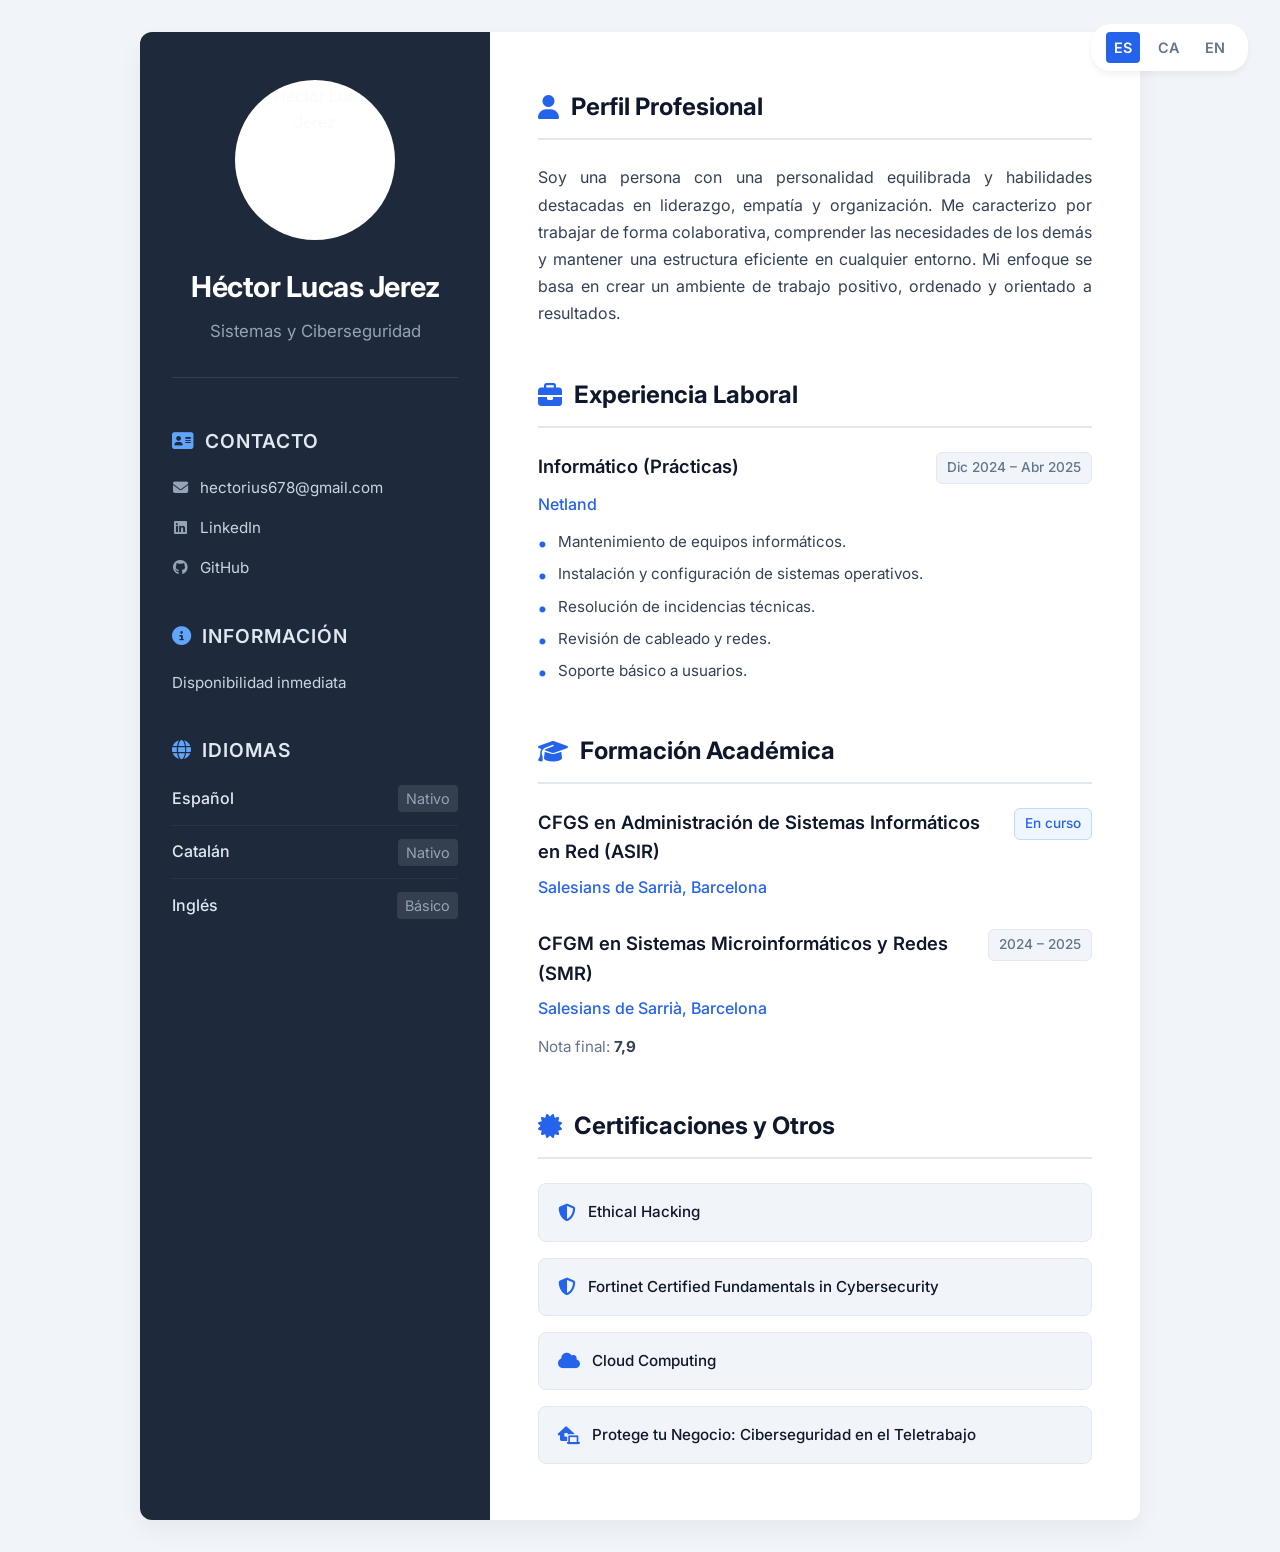
==== index.html @ 93d45e6a "Add files via upload" ====
<!DOCTYPE html>
<html lang="es">

<head>
    <meta charset="UTF-8">
    <meta name="viewport" content="width=device-width, initial-scale=1.0">
    <title>Curriculum Vitae | Héctor Lucas Jerez</title>
    <link rel="stylesheet" href="style.css">
    <link href="https://fonts.googleapis.com/css2?family=Inter:wght@300;400;500;600;700&display=swap" rel="stylesheet">
    <link rel="stylesheet" href="https://cdnjs.cloudflare.com/ajax/libs/font-awesome/6.4.0/css/all.min.css">
</head>

<body>
    <div class="lang-switcher">
        <a href="index.html" class="active">ES</a>
        <a href="index_ca.html">CA</a>
        <a href="index_en.html">EN</a>
    </div>
    <div class="resume-container">
        <!-- Sidebar -->
        <aside class="sidebar">
            <div class="profile-header">
                <div class="profile-pic">
                    <img src="https://ui-avatars.com/api/?name=Héctor+Lucas&background=2563eb&color=fff&size=200"
                        alt="Héctor Lucas Jerez">
                </div>
                <h1>Héctor Lucas Jerez</h1>
                <p class="profession">Sistemas y Ciberseguridad</p>
            </div>

            <div class="sidebar-content">
                <section class="sidebar-section">
                    <h2><i class="fas fa-address-card"></i> Contacto</h2>
                    <ul class="contact-list">
                        <li><i class="fas fa-envelope"></i> hectorius678@gmail.com</li>
                        <li><i class="fab fa-linkedin"></i> <a
                                href="https://www.linkedin.com/in/hector-lucas-jerez-82211b3a6"
                                target="_blank">LinkedIn</a></li>
                        <li><i class="fab fa-github"></i> <a href="https://github.com/Hectorius678"
                                target="_blank">GitHub</a></li>
                    </ul>
                </section>

                <section class="sidebar-section">
                    <h2><i class="fas fa-info-circle"></i> Información</h2>
                    <ul class="info-list">
                        <li>Disponibilidad inmediata</li>
                    </ul>
                </section>

                <section class="sidebar-section">
                    <h2><i class="fas fa-globe"></i> Idiomas</h2>
                    <div class="language-item">
                        <span class="lang-name">Español</span>
                        <span class="lang-level">Nativo</span>
                    </div>
                    <div class="language-item">
                        <span class="lang-name">Catalán</span>
                        <span class="lang-level">Nativo</span>
                    </div>
                    <div class="language-item">
                        <span class="lang-name">Inglés</span>
                        <span class="lang-level">Básico</span>
                    </div>
                </section>
            </div>
        </aside>

        <!-- Main Content -->
        <main class="main-content">
            <section class="content-section">
                <h2 class="section-title"><i class="fas fa-user"></i> Perfil Profesional</h2>
                <p class="summary-text">
                    Soy una persona con una personalidad equilibrada y habilidades destacadas en liderazgo, empatía y
                    organización. Me caracterizo por trabajar de forma colaborativa, comprender las necesidades de los
                    demás y mantener una estructura eficiente en cualquier entorno. Mi enfoque se basa en crear un
                    ambiente de trabajo positivo, ordenado y orientado a resultados.
                </p>
            </section>

            <section class="content-section">
                <h2 class="section-title"><i class="fas fa-briefcase"></i> Experiencia Laboral</h2>
                <div class="experience-item">
                    <div class="item-header">
                        <h3>Informático (Prácticas)</h3>
                        <span class="date-badge">Dic 2024 – Abr 2025</span>
                    </div>
                    <h4 class="company-name">Netland</h4>
                    <ul class="task-list">
                        <li>Mantenimiento de equipos informáticos.</li>
                        <li>Instalación y configuración de sistemas operativos.</li>
                        <li>Resolución de incidencias técnicas.</li>
                        <li>Revisión de cableado y redes.</li>
                        <li>Soporte básico a usuarios.</li>
                    </ul>
                </div>
            </section>

            <section class="content-section">
                <h2 class="section-title"><i class="fas fa-graduation-cap"></i> Formación Académica</h2>

                <div class="education-item">
                    <div class="item-header">
                        <h3>CFGS en Administración de Sistemas Informáticos en Red (ASIR)</h3>
                        <span class="date-badge ongoing">En curso</span>
                    </div>
                    <p class="institution">Salesians de Sarrià, Barcelona</p>
                </div>

                <div class="education-item">
                    <div class="item-header">
                        <h3>CFGM en Sistemas Microinformáticos y Redes (SMR)</h3>
                        <span class="date-badge">2024 – 2025</span>
                    </div>
                    <p class="institution">Salesians de Sarrià, Barcelona</p>
                    <p class="grade">Nota final: <strong>7,9</strong></p>
                </div>
            </section>

            <section class="content-section">
                <h2 class="section-title"><i class="fas fa-certificate"></i> Certificaciones y Otros</h2>
                <ul class="certification-list">
                    <li><i class="fas fa-shield-alt"></i> Ethical Hacking</li>
                    <li><i class="fas fa-shield-alt"></i> Fortinet Certified Fundamentals in Cybersecurity</li>
                    <li><i class="fas fa-cloud"></i> Cloud Computing</li>
                    <li><i class="fas fa-laptop-house"></i> Protege tu Negocio: Ciberseguridad en el Teletrabajo</li>
                </ul>
            </section>
        </main>
    </div>
</body>

</html>
---- style.css ----
:root {
    --primary-color: #0f172a;
    /* Dark slate/navy */
    --secondary-color: #2563eb;
    /* Blue */
    --accent-color: #e2e8f0;
    /* Light gray for borders */
    --text-main: #334155;
    --text-light: #64748b;
    --bg-page: #f1f5f9;
    --bg-card: #ffffff;
    --sidebar-bg: #1e293b;
    --sidebar-text: #f8fafc;
}

* {
    margin: 0;
    padding: 0;
    box-sizing: border-box;
    font-family: 'Inter', system-ui, -apple-system, sans-serif;
}

body {
    background-color: var(--bg-page);
    color: var(--text-main);
    line-height: 1.6;
    padding: 2rem 1rem;
    display: flex;
    justify-content: center;
}

.resume-container {
    max-width: 1000px;
    width: 100%;
    background-color: var(--bg-card);
    border-radius: 12px;
    box-shadow: 0 10px 25px rgba(0, 0, 0, 0.05);
    display: flex;
    overflow: hidden;
}

/* Sidebar Styles */
.sidebar {
    width: 35%;
    background-color: var(--sidebar-bg);
    color: var(--sidebar-text);
    padding: 3rem 2rem;
    display: flex;
    flex-direction: column;
}

.profile-header {
    text-align: center;
    margin-bottom: 3rem;
    padding-bottom: 2rem;
    border-bottom: 1px solid rgba(255, 255, 255, 0.1);
}

.profile-pic {
    width: 160px;
    height: 160px;
    margin: 0 auto 1.5rem;
    border-radius: 50%;
    border: 4px solid rgba(255, 255, 255, 0.1);
    overflow: hidden;
    background-color: var(--bg-card);
}

.profile-pic img {
    width: 100%;
    height: 100%;
    object-fit: cover;
}

.profile-header h1 {
    font-size: 1.8rem;
    font-weight: 700;
    letter-spacing: -0.5px;
    margin-bottom: 0.5rem;
    color: #ffffff;
}

.profession {
    font-size: 1.05rem;
    color: #94a3b8;
    font-weight: 400;
}

.sidebar-section {
    margin-bottom: 2.5rem;
}

.sidebar-section h2 {
    font-size: 1.2rem;
    text-transform: uppercase;
    letter-spacing: 1px;
    margin-bottom: 1.2rem;
    color: #e2e8f0;
    display: flex;
    align-items: center;
    gap: 10px;
    font-weight: 600;
}

.sidebar-section h2 i {
    color: #60a5fa;
    /* Light blue accent */
}

.contact-list,
.info-list {
    list-style: none;
}

.contact-list li,
.info-list li {
    margin-bottom: 1rem;
    display: flex;
    align-items: flex-start;
    gap: 12px;
    font-size: 0.95rem;
    color: #cbd5e1;
    word-break: break-word;
}

.contact-list i {
    margin-top: 4px;
    color: #94a3b8;
    width: 16px;
    text-align: center;
}

.contact-list a {
    color: #cbd5e1;
    text-decoration: none;
    transition: color 0.2s ease;
}

.contact-list a:hover {
    color: #ffffff;
    text-decoration: underline;
}

.language-item {
    display: flex;
    justify-content: space-between;
    align-items: center;
    margin-bottom: 0.8rem;
    padding-bottom: 0.8rem;
    border-bottom: 1px solid rgba(255, 255, 255, 0.05);
}

.language-item:last-child {
    border-bottom: none;
    margin-bottom: 0;
    padding-bottom: 0;
}

.lang-name {
    font-weight: 500;
    color: #e2e8f0;
}

.lang-level {
    font-size: 0.9rem;
    color: #94a3b8;
    background: rgba(255, 255, 255, 0.1);
    padding: 2px 8px;
    border-radius: 4px;
}

/* Main Content Styles */
.main-content {
    width: 65%;
    padding: 3.5rem 3rem;
    background-color: var(--bg-card);
}

.content-section {
    margin-bottom: 3rem;
}

.content-section:last-child {
    margin-bottom: 0;
}

.section-title {
    font-size: 1.5rem;
    color: var(--primary-color);
    margin-bottom: 1.5rem;
    padding-bottom: 0.75rem;
    border-bottom: 2px solid var(--accent-color);
    display: flex;
    align-items: center;
    gap: 12px;
    font-weight: 700;
}

.section-title i {
    color: var(--secondary-color);
}

.summary-text {
    font-size: 1rem;
    color: var(--text-main);
    line-height: 1.7;
    text-align: justify;
}

.experience-item,
.education-item {
    margin-bottom: 1.8rem;
}

.experience-item:last-child,
.education-item:last-child {
    margin-bottom: 0;
}

.item-header {
    display: flex;
    justify-content: space-between;
    align-items: flex-start;
    margin-bottom: 0.5rem;
    flex-wrap: wrap;
    gap: 10px;
}

.item-header h3 {
    font-size: 1.15rem;
    color: var(--primary-color);
    font-weight: 600;
    flex: 1;
}

.date-badge {
    font-size: 0.85rem;
    background-color: var(--bg-page);
    color: var(--text-light);
    padding: 4px 10px;
    border-radius: 6px;
    font-weight: 500;
    border: 1px solid var(--accent-color);
    white-space: nowrap;
}

.date-badge.ongoing {
    background-color: #eff6ff;
    color: var(--secondary-color);
    border-color: #bfdbfe;
}

.company-name,
.institution {
    font-size: 1rem;
    color: var(--secondary-color);
    font-weight: 500;
    margin-bottom: 0.8rem;
}

.task-list {
    list-style-type: none;
    padding-left: 0;
}

.task-list li {
    position: relative;
    padding-left: 20px;
    margin-bottom: 0.5rem;
    font-size: 0.95rem;
    color: var(--text-main);
}

.task-list li::before {
    content: '•';
    color: var(--secondary-color);
    font-weight: bold;
    font-size: 1.2rem;
    position: absolute;
    left: 0;
    top: -2px;
}

.grade {
    font-size: 0.95rem;
    color: var(--text-light);
    margin-top: 0.5rem;
}

.grade strong {
    color: var(--text-main);
}

.certification-list {
    list-style: none;
    display: grid;
    grid-template-columns: 1fr;
    gap: 1rem;
}

.certification-list li {
    background-color: var(--bg-page);
    padding: 1rem 1.2rem;
    border-radius: 8px;
    font-size: 0.95rem;
    color: var(--primary-color);
    font-weight: 500;
    display: flex;
    align-items: center;
    gap: 12px;
    border: 1px solid var(--accent-color);
    transition: all 0.2s ease;
}

.certification-list li:hover {
    border-color: #cbd5e1;
    transform: translateY(-2px);
    box-shadow: 0 4px 6px rgba(0, 0, 0, 0.02);
}

.certification-list i {
    color: var(--secondary-color);
    font-size: 1.1rem;
}

/* Language Switcher */
.lang-switcher {
    position: absolute;
    top: 1.5rem;
    right: 2rem;
    display: flex;
    gap: 10px;
    background-color: var(--bg-card);
    padding: 8px 15px;
    border-radius: 20px;
    box-shadow: 0 4px 6px rgba(0, 0, 0, 0.05);
    z-index: 100;
}

.lang-switcher a {
    text-decoration: none;
    color: var(--text-light);
    font-weight: 600;
    font-size: 0.9rem;
    padding: 4px 8px;
    border-radius: 4px;
    transition: all 0.2s;
}

.lang-switcher a:hover {
    color: var(--secondary-color);
}

.lang-switcher a.active {
    background-color: var(--secondary-color);
    color: #fff;
}

/* Responsive Design */
@media (max-width: 768px) {
    .lang-switcher {
        top: 0.5rem;
        right: 1rem;
    }

    .resume-container {
        flex-direction: column;
    }

    .sidebar {
        width: 100%;
        padding: 3rem 2rem;
    }

    .main-content {
        width: 100%;
        padding: 3rem 2rem;
    }

    .item-header {
        flex-direction: column;
    }
}
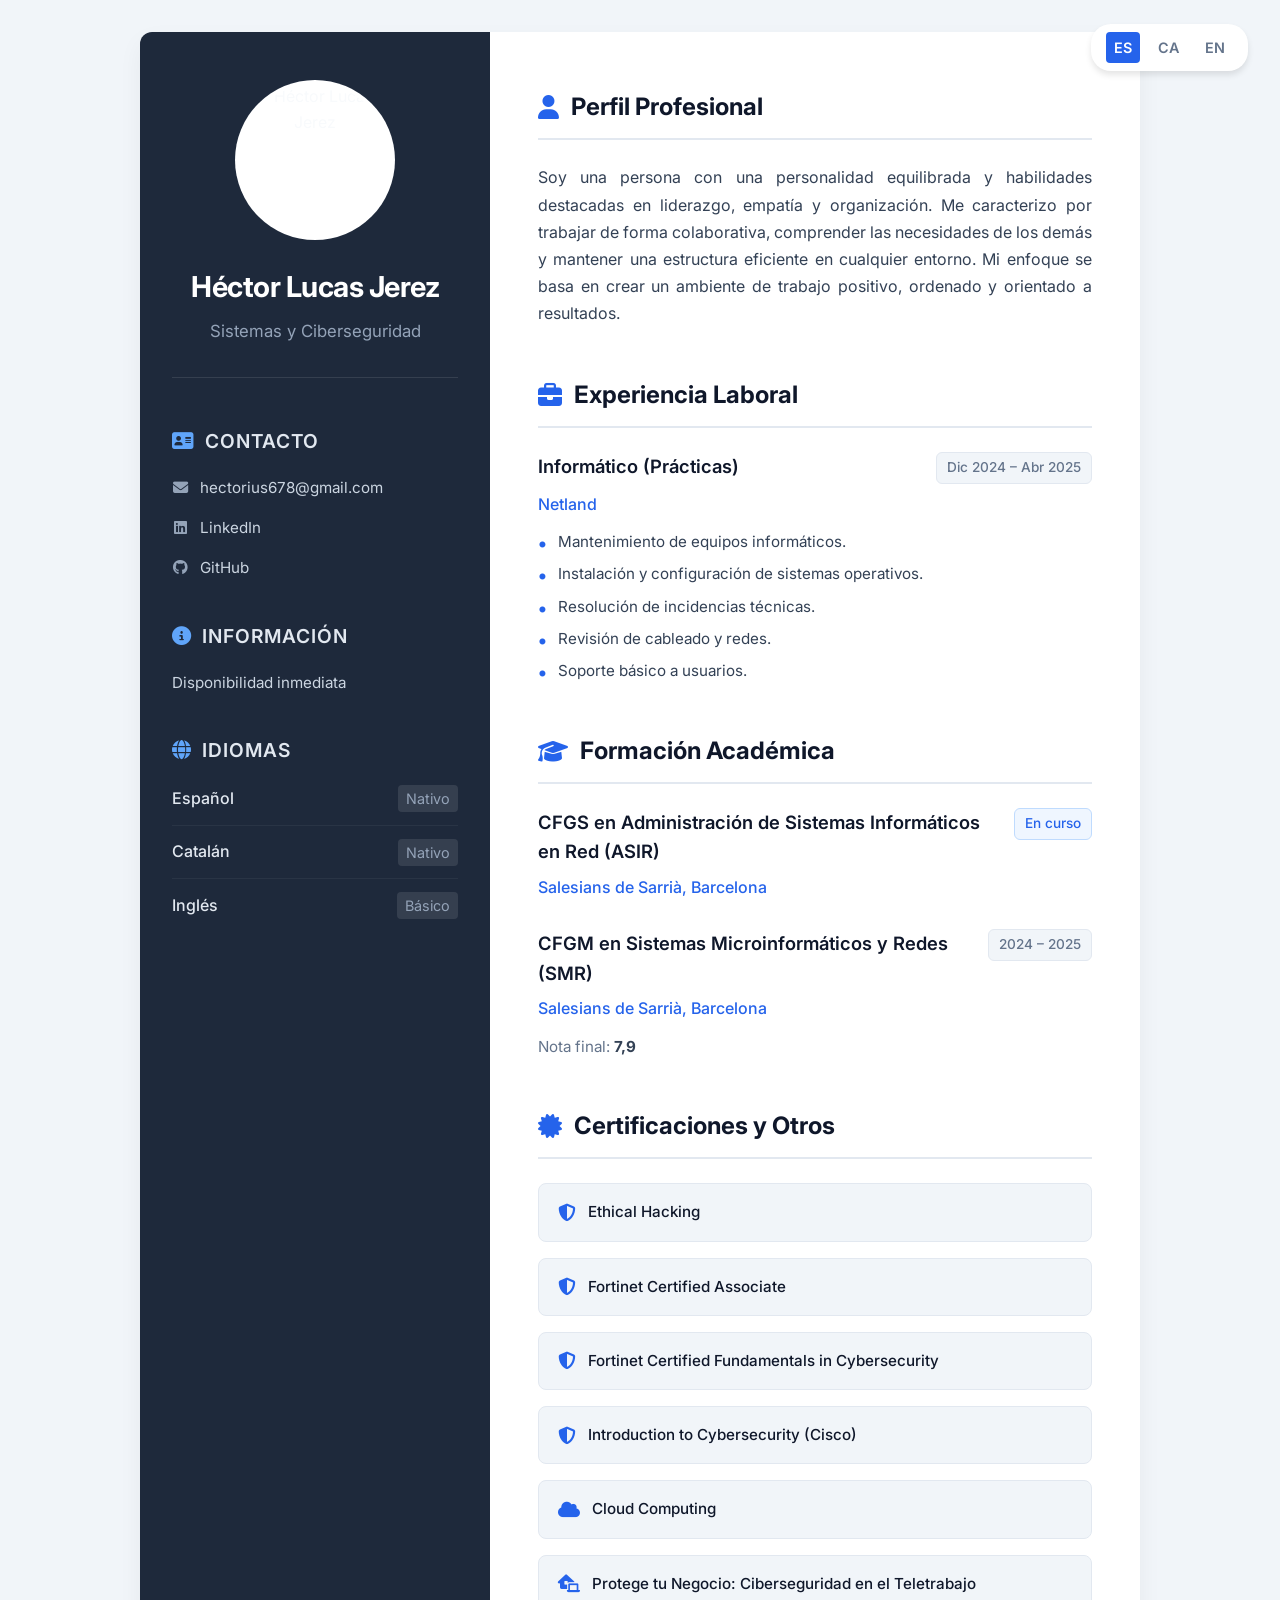
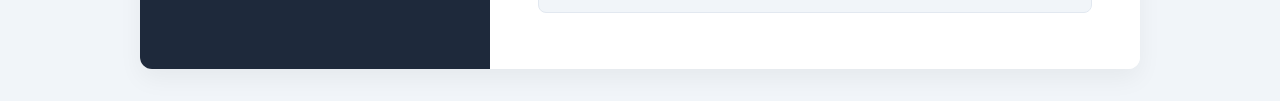
==== commit 85af66f5: "Add files via upload" ====
--- a/index.html
+++ b/index.html
@@ -10,11 +10,11 @@
     <link rel="stylesheet" href="https://cdnjs.cloudflare.com/ajax/libs/font-awesome/6.4.0/css/all.min.css">
 </head>
 
-<body>
+<body class="lang-es">
     <div class="lang-switcher">
-        <a href="index.html" class="active">ES</a>
-        <a href="index_ca.html">CA</a>
-        <a href="index_en.html">EN</a>
+        <a href="#" onclick="setLanguage('es'); return false;" class="active" data-lang-btn="es">ES</a>
+        <a href="#" onclick="setLanguage('ca'); return false;" data-lang-btn="ca">CA</a>
+        <a href="#" onclick="setLanguage('en'); return false;" data-lang-btn="en">EN</a>
     </div>
     <div class="resume-container">
         <!-- Sidebar -->
@@ -25,10 +25,13 @@
                         alt="Héctor Lucas Jerez">
                 </div>
                 <h1>Héctor Lucas Jerez</h1>
-                <p class="profession">Sistemas y Ciberseguridad</p>
-            </div>
-
-            <div class="sidebar-content">
+                <p class="profession" data-lang="es">Sistemas y Ciberseguridad</p>
+                <p class="profession" data-lang="ca">Sistemes i Ciberseguretat</p>
+                <p class="profession" data-lang="en">Systems and Cybersecurity</p>
+            </div>
+
+            <!-- Sidebar Content - ES -->
+            <div class="sidebar-content" data-lang="es">
                 <section class="sidebar-section">
                     <h2><i class="fas fa-address-card"></i> Contacto</h2>
                     <ul class="contact-list">
@@ -64,70 +67,332 @@
                     </div>
                 </section>
             </div>
+
+            <!-- Sidebar Content - CA -->
+            <div class="sidebar-content" data-lang="ca">
+                <section class="sidebar-section">
+                    <h2><i class="fas fa-address-card"></i> Contacte</h2>
+                    <ul class="contact-list">
+                        <li><i class="fas fa-envelope"></i> hectorius678@gmail.com</li>
+                        <li><i class="fab fa-linkedin"></i> <a
+                                href="https://www.linkedin.com/in/hector-lucas-jerez-82211b3a6"
+                                target="_blank">LinkedIn</a></li>
+                        <li><i class="fab fa-github"></i> <a href="https://github.com/Hectorius678"
+                                target="_blank">GitHub</a></li>
+                    </ul>
+                </section>
+
+                <section class="sidebar-section">
+                    <h2><i class="fas fa-info-circle"></i> Informació</h2>
+                    <ul class="info-list">
+                        <li>Disponibilitat immediata</li>
+                    </ul>
+                </section>
+
+                <section class="sidebar-section">
+                    <h2><i class="fas fa-globe"></i> Idiomes</h2>
+                    <div class="language-item">
+                        <span class="lang-name">Castellà</span>
+                        <span class="lang-level">Natiu</span>
+                    </div>
+                    <div class="language-item">
+                        <span class="lang-name">Català</span>
+                        <span class="lang-level">Natiu</span>
+                    </div>
+                    <div class="language-item">
+                        <span class="lang-name">Anglès</span>
+                        <span class="lang-level">Bàsic</span>
+                    </div>
+                </section>
+            </div>
+
+            <!-- Sidebar Content - EN -->
+            <div class="sidebar-content" data-lang="en">
+                <section class="sidebar-section">
+                    <h2><i class="fas fa-address-card"></i> Contact</h2>
+                    <ul class="contact-list">
+                        <li><i class="fas fa-envelope"></i> hectorius678@gmail.com</li>
+                        <li><i class="fab fa-linkedin"></i> <a
+                                href="https://www.linkedin.com/in/hector-lucas-jerez-82211b3a6"
+                                target="_blank">LinkedIn</a></li>
+                        <li><i class="fab fa-github"></i> <a href="https://github.com/Hectorius678"
+                                target="_blank">GitHub</a></li>
+                    </ul>
+                </section>
+
+                <section class="sidebar-section">
+                    <h2><i class="fas fa-info-circle"></i> Information</h2>
+                    <ul class="info-list">
+                        <li>Immediate availability</li>
+                    </ul>
+                </section>
+
+                <section class="sidebar-section">
+                    <h2><i class="fas fa-globe"></i> Languages</h2>
+                    <div class="language-item">
+                        <span class="lang-name">Spanish</span>
+                        <span class="lang-level">Native</span>
+                    </div>
+                    <div class="language-item">
+                        <span class="lang-name">Catalan</span>
+                        <span class="lang-level">Native</span>
+                    </div>
+                    <div class="language-item">
+                        <span class="lang-name">English</span>
+                        <span class="lang-level">Basic</span>
+                    </div>
+                </section>
+            </div>
         </aside>
 
         <!-- Main Content -->
         <main class="main-content">
-            <section class="content-section">
-                <h2 class="section-title"><i class="fas fa-user"></i> Perfil Profesional</h2>
-                <p class="summary-text">
-                    Soy una persona con una personalidad equilibrada y habilidades destacadas en liderazgo, empatía y
-                    organización. Me caracterizo por trabajar de forma colaborativa, comprender las necesidades de los
-                    demás y mantener una estructura eficiente en cualquier entorno. Mi enfoque se basa en crear un
-                    ambiente de trabajo positivo, ordenado y orientado a resultados.
-                </p>
-            </section>
-
-            <section class="content-section">
-                <h2 class="section-title"><i class="fas fa-briefcase"></i> Experiencia Laboral</h2>
-                <div class="experience-item">
-                    <div class="item-header">
-                        <h3>Informático (Prácticas)</h3>
-                        <span class="date-badge">Dic 2024 – Abr 2025</span>
-                    </div>
-                    <h4 class="company-name">Netland</h4>
-                    <ul class="task-list">
-                        <li>Mantenimiento de equipos informáticos.</li>
-                        <li>Instalación y configuración de sistemas operativos.</li>
-                        <li>Resolución de incidencias técnicas.</li>
-                        <li>Revisión de cableado y redes.</li>
-                        <li>Soporte básico a usuarios.</li>
-                    </ul>
-                </div>
-            </section>
-
-            <section class="content-section">
-                <h2 class="section-title"><i class="fas fa-graduation-cap"></i> Formación Académica</h2>
-
-                <div class="education-item">
-                    <div class="item-header">
-                        <h3>CFGS en Administración de Sistemas Informáticos en Red (ASIR)</h3>
-                        <span class="date-badge ongoing">En curso</span>
-                    </div>
-                    <p class="institution">Salesians de Sarrià, Barcelona</p>
-                </div>
-
-                <div class="education-item">
-                    <div class="item-header">
-                        <h3>CFGM en Sistemas Microinformáticos y Redes (SMR)</h3>
-                        <span class="date-badge">2024 – 2025</span>
-                    </div>
-                    <p class="institution">Salesians de Sarrià, Barcelona</p>
-                    <p class="grade">Nota final: <strong>7,9</strong></p>
-                </div>
-            </section>
-
-            <section class="content-section">
-                <h2 class="section-title"><i class="fas fa-certificate"></i> Certificaciones y Otros</h2>
-                <ul class="certification-list">
-                    <li><i class="fas fa-shield-alt"></i> Ethical Hacking</li>
-                    <li><i class="fas fa-shield-alt"></i> Fortinet Certified Fundamentals in Cybersecurity</li>
-                    <li><i class="fas fa-cloud"></i> Cloud Computing</li>
-                    <li><i class="fas fa-laptop-house"></i> Protege tu Negocio: Ciberseguridad en el Teletrabajo</li>
-                </ul>
-            </section>
+
+            <!-- Main Content - ES -->
+            <div data-lang="es">
+                <section class="content-section">
+                    <h2 class="section-title"><i class="fas fa-user"></i> Perfil Profesional</h2>
+                    <p class="summary-text">
+                        Soy una persona con una personalidad equilibrada y habilidades destacadas en liderazgo, empatía
+                        y
+                        organización. Me caracterizo por trabajar de forma colaborativa, comprender las necesidades de
+                        los
+                        demás y mantener una estructura eficiente en cualquier entorno. Mi enfoque se basa en crear un
+                        ambiente de trabajo positivo, ordenado y orientado a resultados.
+                    </p>
+                </section>
+
+                <section class="content-section">
+                    <h2 class="section-title"><i class="fas fa-briefcase"></i> Experiencia Laboral</h2>
+                    <div class="experience-item">
+                        <div class="item-header">
+                            <h3>Informático (Prácticas)</h3>
+                            <span class="date-badge">Dic 2024 – Abr 2025</span>
+                        </div>
+                        <h4 class="company-name">Netland</h4>
+                        <ul class="task-list">
+                            <li>Mantenimiento de equipos informáticos.</li>
+                            <li>Instalación y configuración de sistemas operativos.</li>
+                            <li>Resolución de incidencias técnicas.</li>
+                            <li>Revisión de cableado y redes.</li>
+                            <li>Soporte básico a usuarios.</li>
+                        </ul>
+                    </div>
+                </section>
+
+                <section class="content-section">
+                    <h2 class="section-title"><i class="fas fa-graduation-cap"></i> Formación Académica</h2>
+
+                    <div class="education-item">
+                        <div class="item-header">
+                            <h3>CFGS en Administración de Sistemas Informáticos en Red (ASIR)</h3>
+                            <span class="date-badge ongoing">En curso</span>
+                        </div>
+                        <p class="institution">Salesians de Sarrià, Barcelona</p>
+                    </div>
+
+                    <div class="education-item">
+                        <div class="item-header">
+                            <h3>CFGM en Sistemas Microinformáticos y Redes (SMR)</h3>
+                            <span class="date-badge">2024 – 2025</span>
+                        </div>
+                        <p class="institution">Salesians de Sarrià, Barcelona</p>
+                        <p class="grade">Nota final: <strong>7,9</strong></p>
+                    </div>
+                </section>
+
+                <section class="content-section">
+                    <h2 class="section-title"><i class="fas fa-certificate"></i> Certificaciones y Otros</h2>
+                    <ul class="certification-list">
+                        <li><span><i class="fas fa-shield-alt"></i> Ethical Hacking</span></li>
+                        <li><a href="https://www.credly.com/badges/847ec6b6-a3d6-4d9a-b0fe-05e2dcd9d375/linked_in_profile"
+                                target="_blank"><i class="fas fa-shield-alt"></i> Fortinet Certified Associate</a></li>
+                        <li><a href="https://www.credly.com/badges/18589fbc-b3c5-4d8a-8dfc-974d6f45226e/linked_in_profile"
+                                target="_blank"><i class="fas fa-shield-alt"></i> Fortinet Certified Fundamentals in
+                                Cybersecurity</a></li>
+                        <li><a href="https://www.credly.com/badges/d9931b1e-d1c4-40c1-80ae-a0cdd33ed0dc/linked_in_profile"
+                                target="_blank"><i class="fas fa-shield-alt"></i> Introduction to Cybersecurity
+                                (Cisco)</a></li>
+                        <li><a href="https://skillshop.exceedlms.com/student/award/r33jGhTc4CaMx44tzHTkdxGi"
+                                target="_blank"><i class="fas fa-cloud"></i> Cloud Computing</a></li>
+                        <li><a href="https://skillshop.exceedlms.com/student/award/5391C7cKZXXQ7V2yuHaYo5RG"
+                                target="_blank"><i class="fas fa-laptop-house"></i> Protege tu Negocio: Ciberseguridad
+                                en el Teletrabajo</a></li>
+                    </ul>
+                </section>
+            </div>
+
+            <!-- Main Content - CA -->
+            <div data-lang="ca">
+                <section class="content-section">
+                    <h2 class="section-title"><i class="fas fa-user"></i> Perfil Professional</h2>
+                    <p class="summary-text">
+                        Soc una persona amb una personalitat equilibrada i habilitats destacades en lideratge, empatia i
+                        organització. Em caracteritzo per treballar de manera col·laborativa, comprendre les necessitats
+                        dels altres i mantenir una estructura eficient en qualsevol entorn. El meu enfocament es basa a
+                        crear un ambient de treball positiu, ordenat i orientat a resultats.
+                    </p>
+                </section>
+
+                <section class="content-section">
+                    <h2 class="section-title"><i class="fas fa-briefcase"></i> Experiència Laboral</h2>
+                    <div class="experience-item">
+                        <div class="item-header">
+                            <h3>Informàtic (Pràctiques)</h3>
+                            <span class="date-badge">Des 2024 – Abr 2025</span>
+                        </div>
+                        <h4 class="company-name">Netland</h4>
+                        <ul class="task-list">
+                            <li>Manteniment d'equips informàtics.</li>
+                            <li>Instal·lació i configuració de sistemes operatius.</li>
+                            <li>Resolució d'incidències tècniques.</li>
+                            <li>Revisió de cablejat i xarxes.</li>
+                            <li>Suport bàsic a usuaris.</li>
+                        </ul>
+                    </div>
+                </section>
+
+                <section class="content-section">
+                    <h2 class="section-title"><i class="fas fa-graduation-cap"></i> Formació Acadèmica</h2>
+
+                    <div class="education-item">
+                        <div class="item-header">
+                            <h3>CFGS en Administració de Sistemes Informàtics en Xarxa (ASIX)</h3>
+                            <span class="date-badge ongoing">En curs</span>
+                        </div>
+                        <p class="institution">Salesians de Sarrià, Barcelona</p>
+                    </div>
+
+                    <div class="education-item">
+                        <div class="item-header">
+                            <h3>CFGM en Sistemes Microinformàtics i Xarxes (SMX)</h3>
+                            <span class="date-badge">2024 – 2025</span>
+                        </div>
+                        <p class="institution">Salesians de Sarrià, Barcelona</p>
+                        <p class="grade">Nota final: <strong>7,9</strong></p>
+                    </div>
+                </section>
+
+                <section class="content-section">
+                    <h2 class="section-title"><i class="fas fa-certificate"></i> Certificacions i Altres</h2>
+                    <ul class="certification-list">
+                        <li><span><i class="fas fa-shield-alt"></i> Ethical Hacking</span></li>
+                        <li><a href="https://www.credly.com/badges/847ec6b6-a3d6-4d9a-b0fe-05e2dcd9d375/linked_in_profile"
+                                target="_blank"><i class="fas fa-shield-alt"></i> Fortinet Certified Associate</a></li>
+                        <li><a href="https://www.credly.com/badges/18589fbc-b3c5-4d8a-8dfc-974d6f45226e/linked_in_profile"
+                                target="_blank"><i class="fas fa-shield-alt"></i> Fortinet Certified Fundamentals in
+                                Cybersecurity</a></li>
+                        <li><a href="https://www.credly.com/badges/d9931b1e-d1c4-40c1-80ae-a0cdd33ed0dc/linked_in_profile"
+                                target="_blank"><i class="fas fa-shield-alt"></i> Introduction to Cybersecurity
+                                (Cisco)</a></li>
+                        <li><a href="https://skillshop.exceedlms.com/student/award/r33jGhTc4CaMx44tzHTkdxGi"
+                                target="_blank"><i class="fas fa-cloud"></i> Cloud Computing</a></li>
+                        <li><a href="https://skillshop.exceedlms.com/student/award/5391C7cKZXXQ7V2yuHaYo5RG"
+                                target="_blank"><i class="fas fa-laptop-house"></i> Protegeix el teu Negoci:
+                                Ciberseguretat en el Teletreball</a></li>
+                    </ul>
+                </section>
+            </div>
+
+            <!-- Main Content - EN -->
+            <div data-lang="en">
+                <section class="content-section">
+                    <h2 class="section-title"><i class="fas fa-user"></i> Professional Profile</h2>
+                    <p class="summary-text">
+                        I am a well-balanced person with strong skills in leadership, empathy, and organization. I am
+                        known for working collaboratively, understanding others' needs, and maintaining an efficient
+                        structure in any environment. My approach is based on creating a positive, organized, and
+                        results-oriented work environment.
+                    </p>
+                </section>
+
+                <section class="content-section">
+                    <h2 class="section-title"><i class="fas fa-briefcase"></i> Work Experience</h2>
+                    <div class="experience-item">
+                        <div class="item-header">
+                            <h3>IT Technician (Internship)</h3>
+                            <span class="date-badge">Dec 2024 – Apr 2025</span>
+                        </div>
+                        <h4 class="company-name">Netland</h4>
+                        <ul class="task-list">
+                            <li>Maintenance of computer equipment.</li>
+                            <li>Installation and configuration of operating systems.</li>
+                            <li>Resolution of technical issues.</li>
+                            <li>Review of wiring and networks.</li>
+                            <li>Basic user support.</li>
+                        </ul>
+                    </div>
+                </section>
+
+                <section class="content-section">
+                    <h2 class="section-title"><i class="fas fa-graduation-cap"></i> Education</h2>
+
+                    <div class="education-item">
+                        <div class="item-header">
+                            <h3>Higher Degree in Network Computer Systems Administration (ASIR)</h3>
+                            <span class="date-badge ongoing">In progress</span>
+                        </div>
+                        <p class="institution">Salesians de Sarrià, Barcelona</p>
+                    </div>
+
+                    <div class="education-item">
+                        <div class="item-header">
+                            <h3>Medium Degree in Microcomputer Systems and Networks (SMR)</h3>
+                            <span class="date-badge">2024 – 2025</span>
+                        </div>
+                        <p class="institution">Salesians de Sarrià, Barcelona</p>
+                        <p class="grade">Final grade: <strong>7.9</strong></p>
+                    </div>
+                </section>
+
+                <section class="content-section">
+                    <h2 class="section-title"><i class="fas fa-certificate"></i> Certifications and Others</h2>
+                    <ul class="certification-list">
+                        <li><span><i class="fas fa-shield-alt"></i> Ethical Hacking</span></li>
+                        <li><a href="https://www.credly.com/badges/847ec6b6-a3d6-4d9a-b0fe-05e2dcd9d375/linked_in_profile"
+                                target="_blank"><i class="fas fa-shield-alt"></i> Fortinet Certified Associate</a></li>
+                        <li><a href="https://www.credly.com/badges/18589fbc-b3c5-4d8a-8dfc-974d6f45226e/linked_in_profile"
+                                target="_blank"><i class="fas fa-shield-alt"></i> Fortinet Certified Fundamentals in
+                                Cybersecurity</a></li>
+                        <li><a href="https://www.credly.com/badges/d9931b1e-d1c4-40c1-80ae-a0cdd33ed0dc/linked_in_profile"
+                                target="_blank"><i class="fas fa-shield-alt"></i> Introduction to Cybersecurity
+                                (Cisco)</a></li>
+                        <li><a href="https://skillshop.exceedlms.com/student/award/r33jGhTc4CaMx44tzHTkdxGi"
+                                target="_blank"><i class="fas fa-cloud"></i> Cloud Computing</a></li>
+                        <li><a href="https://skillshop.exceedlms.com/student/award/5391C7cKZXXQ7V2yuHaYo5RG"
+                                target="_blank"><i class="fas fa-laptop-house"></i> Protect your Business: Cybersecurity
+                                in Teleworking</a></li>
+                    </ul>
+                </section>
+            </div>
+
         </main>
     </div>
+
+    <script>
+        function setLanguage(lang) {
+            // Update classes on body
+            document.body.className = 'lang-' + lang;
+            document.documentElement.lang = lang;
+
+            // Update active state of language buttons
+            document.querySelectorAll('.lang-switcher a').forEach(a => {
+                if (a.getAttribute('data-lang-btn') === lang) {
+                    a.classList.add('active');
+                } else {
+                    a.classList.remove('active');
+                }
+            });
+
+            // Update title
+            const titles = {
+                'es': 'Curriculum Vitae | Héctor Lucas Jerez',
+                'ca': 'Currículum Vitae | Héctor Lucas Jerez',
+                'en': 'Curriculum Vitae | Héctor Lucas Jerez'
+            };
+            document.title = titles[lang] || titles['es'];
+        }
+    </script>
 </body>
 
 </html>
--- a/style.css
+++ b/style.css
@@ -300,22 +300,30 @@
 
 .certification-list li {
     background-color: var(--bg-page);
-    padding: 1rem 1.2rem;
     border-radius: 8px;
     font-size: 0.95rem;
     color: var(--primary-color);
     font-weight: 500;
-    display: flex;
-    align-items: center;
-    gap: 12px;
     border: 1px solid var(--accent-color);
     transition: all 0.2s ease;
+    overflow: hidden;
 }
 
 .certification-list li:hover {
     border-color: #cbd5e1;
     transform: translateY(-2px);
-    box-shadow: 0 4px 6px rgba(0, 0, 0, 0.02);
+    box-shadow: 0 4px 6px rgba(0, 0, 0, 0.05);
+}
+
+.certification-list a,
+.certification-list span {
+    display: flex;
+    align-items: center;
+    gap: 12px;
+    padding: 1rem 1.2rem;
+    text-decoration: none;
+    color: inherit;
+    width: 100%;
 }
 
 .certification-list i {
@@ -325,7 +333,7 @@
 
 /* Language Switcher */
 .lang-switcher {
-    position: absolute;
+    position: fixed;
     top: 1.5rem;
     right: 2rem;
     display: flex;
@@ -333,8 +341,8 @@
     background-color: var(--bg-card);
     padding: 8px 15px;
     border-radius: 20px;
-    box-shadow: 0 4px 6px rgba(0, 0, 0, 0.05);
-    z-index: 100;
+    box-shadow: 0 4px 6px rgba(0, 0, 0, 0.1);
+    z-index: 1000;
 }
 
 .lang-switcher a {
@@ -356,11 +364,37 @@
     color: #fff;
 }
 
+/* Language Visibility Rules */
+body:not(.lang-es) [data-lang="es"] {
+    display: none !important;
+}
+
+body:not(.lang-ca) [data-lang="ca"] {
+    display: none !important;
+}
+
+body:not(.lang-en) [data-lang="en"] {
+    display: none !important;
+}
+
 /* Responsive Design */
+@media (max-width: 1100px) {
+    .lang-switcher {
+        top: auto;
+        bottom: 1.5rem;
+        right: 1.5rem;
+        box-shadow: 0 -2px 10px rgba(0, 0, 0, 0.1);
+    }
+
+    body {
+        padding-bottom: 5rem;
+    }
+}
+
 @media (max-width: 768px) {
-    .lang-switcher {
-        top: 0.5rem;
-        right: 1rem;
+    body {
+        padding: 1rem;
+        padding-bottom: 5rem;
     }
 
     .resume-container {
@@ -369,15 +403,21 @@
 
     .sidebar {
         width: 100%;
-        padding: 3rem 2rem;
+        padding: 2.5rem 1.5rem;
     }
 
     .main-content {
         width: 100%;
-        padding: 3rem 2rem;
+        padding: 2.5rem 1.5rem;
     }
 
     .item-header {
         flex-direction: column;
+        gap: 0.5rem;
+    }
+
+    .profile-pic {
+        width: 130px;
+        height: 130px;
     }
 }
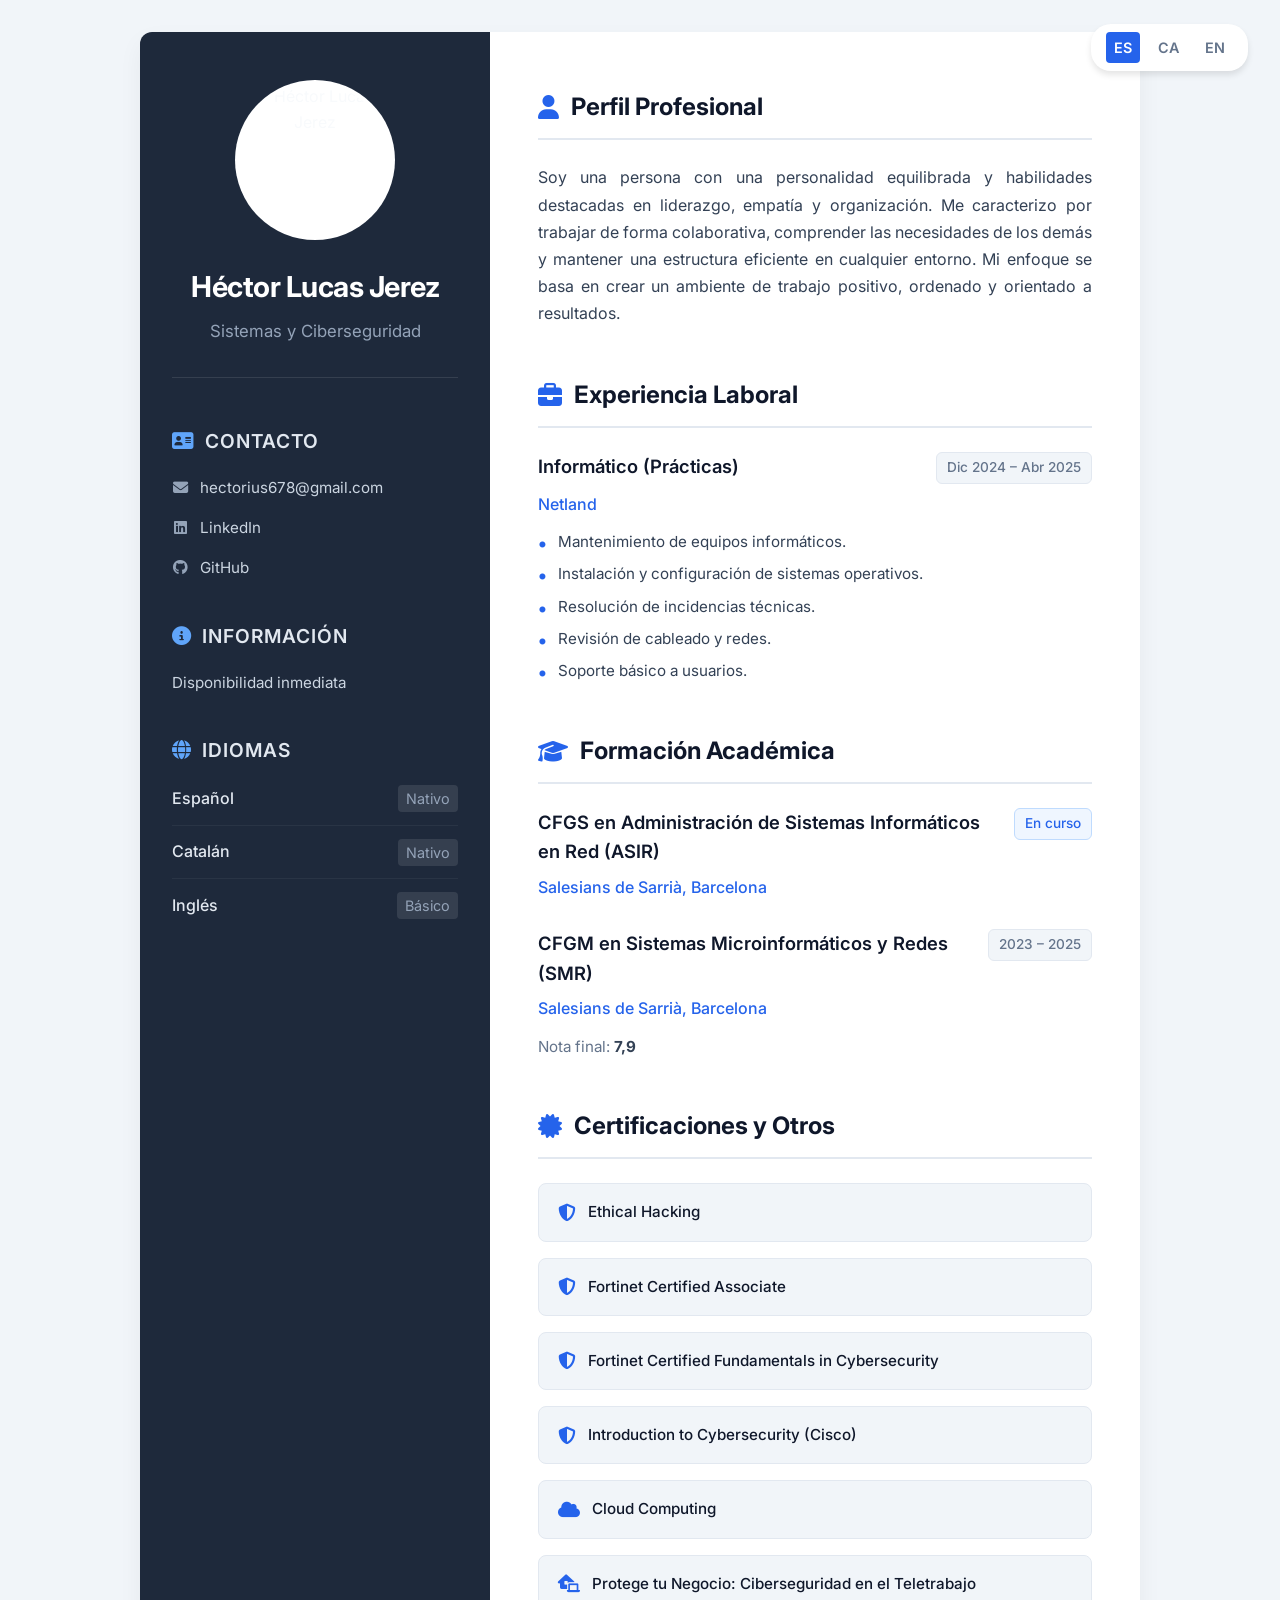
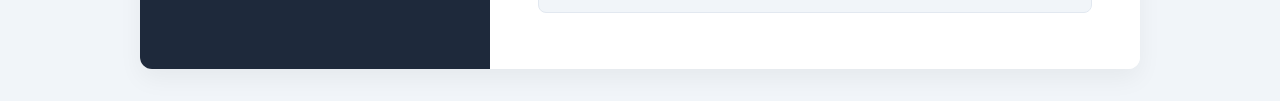
==== commit 3eca109f: "Update print statement from 'Hello' to 'Goodbye'" ====
--- a/index.html
+++ b/index.html
@@ -194,7 +194,7 @@
                     <div class="education-item">
                         <div class="item-header">
                             <h3>CFGM en Sistemas Microinformáticos y Redes (SMR)</h3>
-                            <span class="date-badge">2024 – 2025</span>
+                            <span class="date-badge">2023 – 2025</span>
                         </div>
                         <p class="institution">Salesians de Sarrià, Barcelona</p>
                         <p class="grade">Nota final: <strong>7,9</strong></p>
@@ -395,4 +395,5 @@
     </script>
 </body>
 
-</html>+
+</html>
